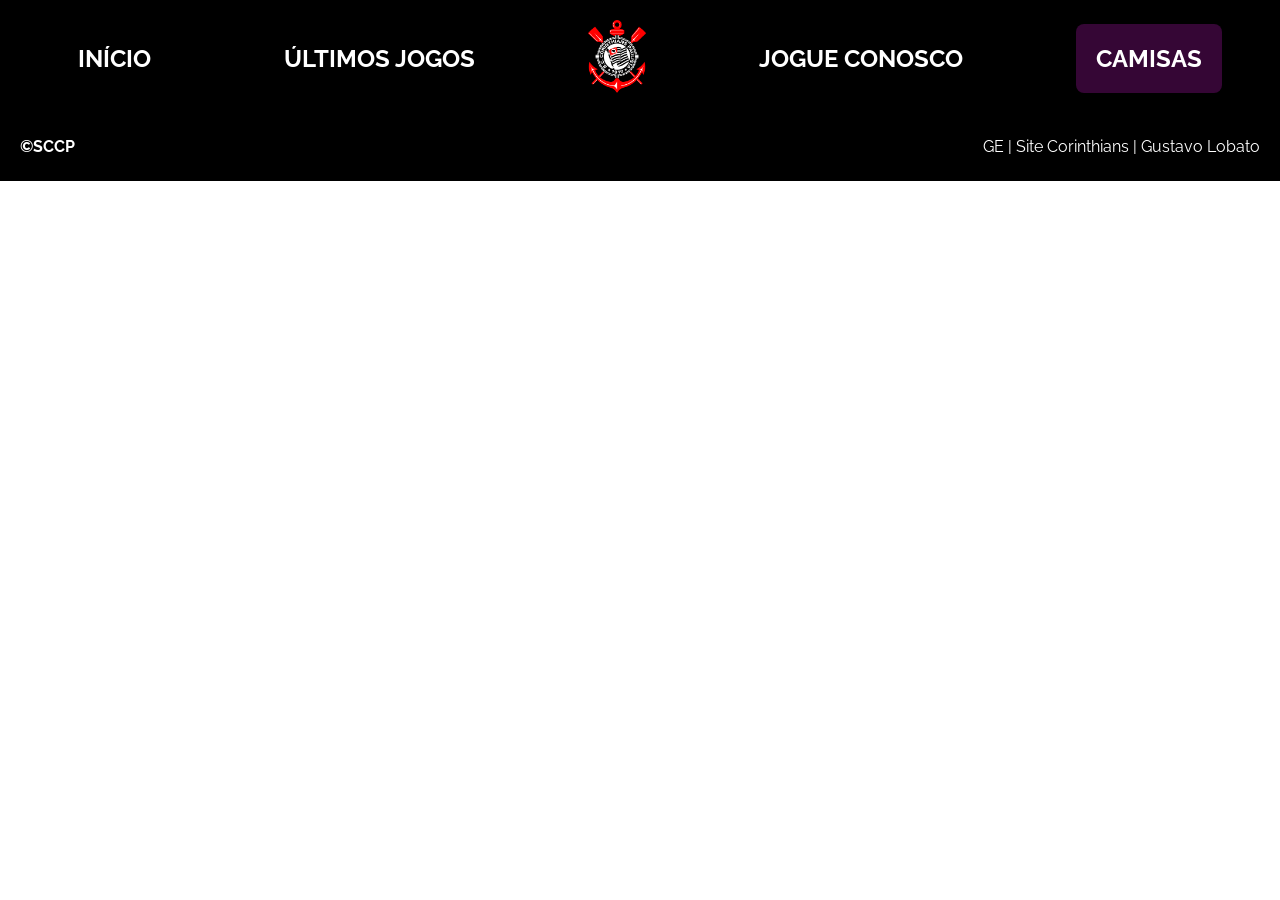
==== camisas.html @ ed639668 "commit 21/05" ====
<!DOCTYPE html>
<html lang="pt-br">
<head>
    <meta charset="UTF-8">
    <meta name="viewport" content="width=device-width, initial-scale=1.0">
    <link rel="stylesheet" href="estilo.css">
    <link rel="shortcut icon" href="./imagens/favicon.ico" type="image/x-icon">
    <title>Corinthians</title>
</head>
<body>
    <header>
        <nav class="navegacao">
            <div>
                <a class="textonav" href="./index.html" rel="prev">INÍCIO</a>
            </div>
            <div>
                <a class="textonav" href="./ultimosjogos.html" rel="next">ÚLTIMOS JOGOS</a>
            </div>
            <div>
                <img id="Escudo" src="./imagens/Corinthians_simbolo.png" alt="Escudo Corinthians">
            </div>
            <div>
                <a class="textonav" href="./jogueconosco.html" rel="next">JOGUE CONOSCO</a>
            </div>
            <div>
                <a class="textonav active" href="./camisas.html" rel="next">CAMISAS</a>
            </div>
        </nav>
    </header>

    <footer>
        <div class="rodape">
            <div id="copy">
                <p><strong>&copy;SCCP</strong></p>
            </div>
            <div id="referencias">
                <p>GE | Site Corinthians | Gustavo Lobato</p>
            </div>
        </div>
    </footer>
</body>
</html>
---- estilo.css ----
@import url('https://fonts.googleapis.com/css2?family=Raleway:ital,wght@0,100..900;1,100..900&display=swap');

*{
    margin: 0;
    padding: 0;
    box-sizing: border-box;
    font-family: 'Raleway', sans-serif;
}

/* Começo do header */
header{
    background-color: black;
    position: sticky;
    top: 0;
    left: 0;
    z-index: 1000;
} 

.navegacao{
    display: flex;
    align-items: center;
    gap: 1rem;
    padding: 1.25rem;
    justify-content: space-around;
}

.textonav{
    font-size: x-large;
    padding: 1.25rem;
    margin: 0;
    font-weight: bolder;
    color: white;
    text-decoration: none;
}

.active{
    background-color: rgb(53, 6, 53);
    border-radius: 0.5rem;
}

#Escudo{
    width: 4.50vw;
}
/* Fim do header */

/* Conteúdo */
.noticias {
  display: flex;
  justify-content: center;
  padding: 1.5rem;
}

.grade {
  display: flex;
  flex-direction: row;
  gap: 0.625rem;
  width: 65%;
}

.img-grande {
  width: 100%;
  height: 30rem;
  object-fit: cover;
  border-radius: 0.75rem;
  object-position: top;
}

.card{
    position: relative;
    width: 100%;
}

.legenda{
    position: absolute;
    bottom: 0.625rem;
    left: 0.625rem;
    color: white;
    padding: 0.25rem 0.625rem;
    border-radius: 0.375rem;
    font-size: 1.75rem;
    text-shadow: 0 0.0625rem 0.1875rem rgba(0, 0, 0, .8);
}

.coluna-direita {
  display: flex;
  flex-direction: column;
  gap: 0.625rem;
  width: 100%;
}

.img-media {
  width: 100%;
  height: 16.875rem;
  object-fit: cover;
  border-radius: 0.75rem;
}

.duas-imagens {
  display: flex;
  flex-direction: row;
  gap: 0.625rem;
}

.img-pequena {
  width: 50%;
  height: 12.5rem;
  object-fit: cover;
  border-radius: 0.75rem;
}

.duas-imagens .card{
  width: 50%;
}

.duas-imagens .card .img-pequena{
  width: 100%;
}

.linha-divisoria{
  border: 0;
  border-top: 0.125rem solid #ccc;
  width: 80%;
  margin: 1.25rem auto;
}

.feed-post{
  display: flex;
  align-items: flex-start;
  gap: 1rem;
  padding: 0.1% 10% 0.1% 10%;
}

.feed-img{
  border-radius: 2%;
  width: 15%;
  flex-shrink: 0;
}

.feed-texto{
  display: flex;
  flex-direction: column;
  gap: 0.4rem;
  margin-top: -0.2rem;
}

.feed-legenda{
  font-size: 0.85rem;
  color: gray;
  padding: 0.1% 15% 0.1% 0.1%;
}
/* Fim do conteúdo */

/* Footer */

footer{
  background-color: black;
  color: white;
  padding: 1.25rem;
}

.rodape{
  display: flex;
  justify-content: space-between;
  align-items: center;
  width: 100%;
}

#copy{
  display: flex;
  justify-content: left;
  width: 3.5rem;
  height: 1.5rem;
}

#referencias{
  display: flex;
  justify-content: right;
  width: 18rem;
  height: 1.5rem;
}

/* Fim do Footer */
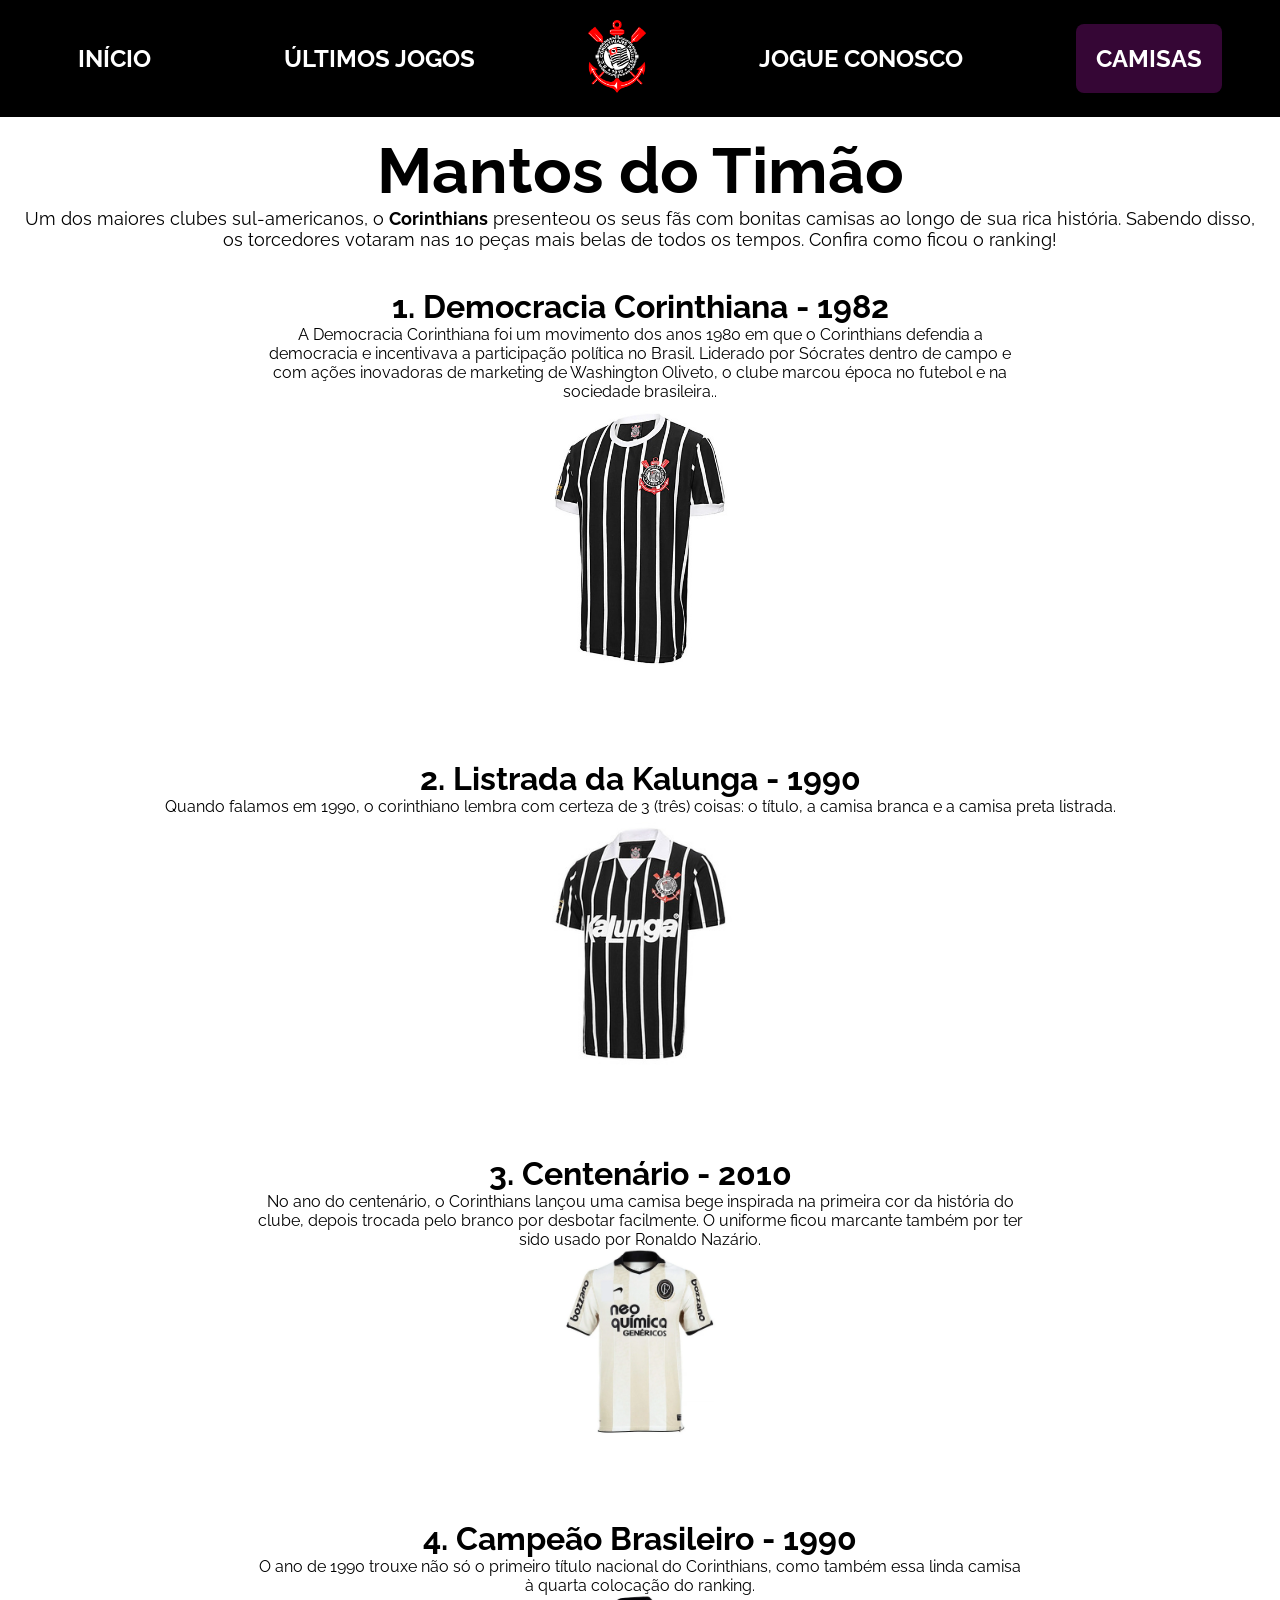
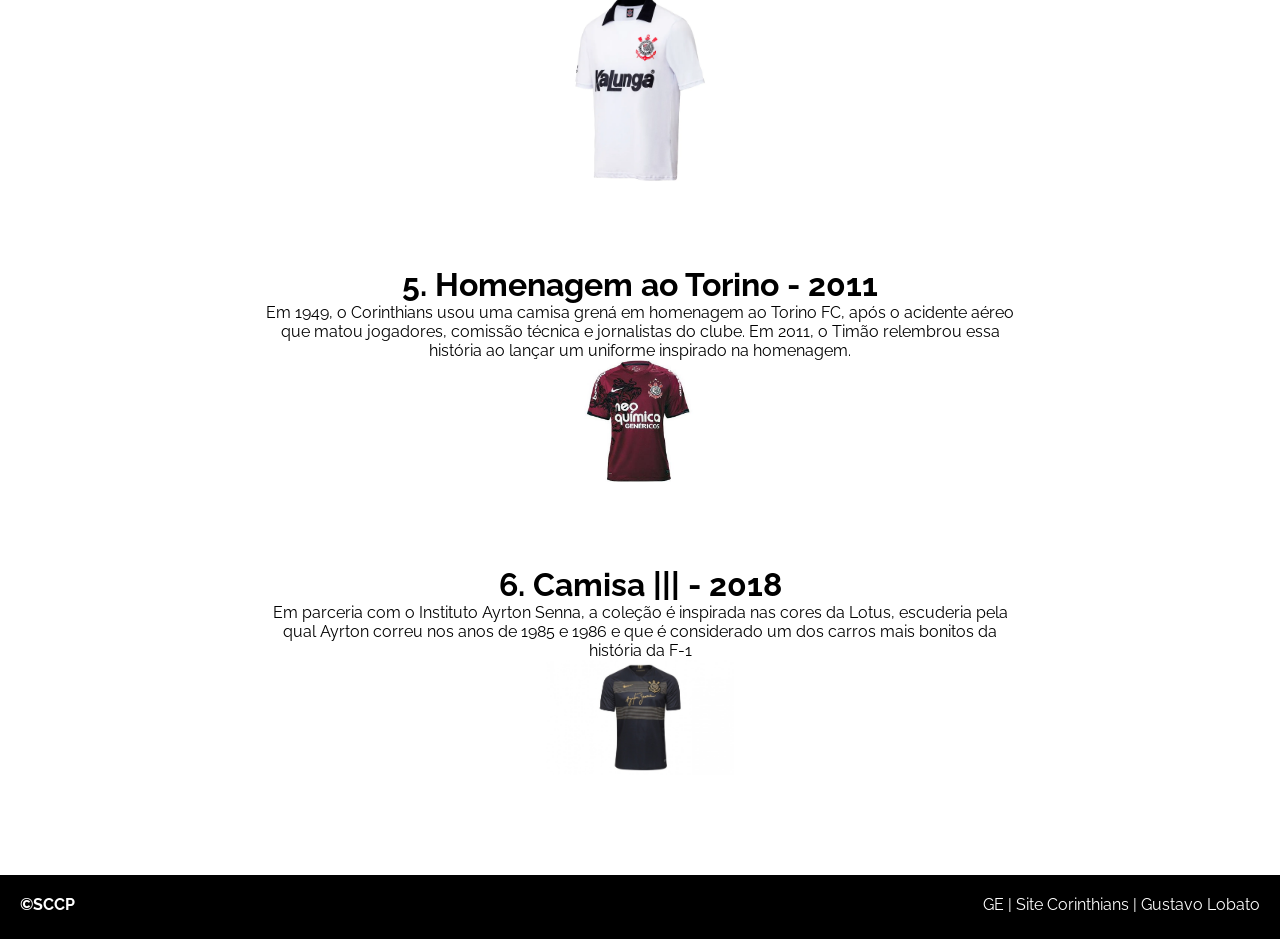
==== commit dfa324ce: "Commit 22/05 Adição de toda a seção "camisas" e suas estilização em css" ====
--- a/camisas.html
+++ b/camisas.html
@@ -27,7 +27,38 @@
             </div>
         </nav>
     </header>
+    <main>
+        <div class="feed-camisas">
+            <h1 id="titulocamisas"><strong>Mantos do Timão</strong></h1>
+            <p class="legendacamisas">Um dos maiores clubes sul-americanos, o <strong>Corinthians</strong> presenteou os seus fãs com bonitas camisas ao longo de sua rica história. Sabendo disso, os torcedores votaram nas 10 peças mais belas de todos os tempos. Confira como ficou o ranking!</p>
+            <br><br>
+            <ol>
+                <strong><li class="impares">Democracia Corinthiana - 1982</li></strong>
+                <p class="descricaocamisa">A Democracia Corinthiana foi um movimento dos anos 1980 em que o Corinthians defendia a democracia e incentivava a participação política no Brasil. Liderado por Sócrates dentro de campo e com ações inovadoras de marketing de Washington Oliveto, o clube marcou época no futebol e na sociedade brasileira..</p>
+                <img class="imagens-camisa" src="./imagens/camisa1.jpg" alt="Camisa Democracia Corinthiana">
 
+                <strong><li class="pares">Listrada da Kalunga - 1990</li></strong>
+                <p clas="descricaocamisa">Quando falamos em 1990, o corinthiano lembra com certeza de 3 (três) coisas: o título, a camisa branca e a camisa preta listrada.</p>
+                <img class="imagens-camisa" src="./imagens/camisa2.jpg" alt="Camisa Listrada Kalunga">
+                
+                <strong><li class="impares">Centenário - 2010</li></strong>
+                <p class="descricaocamisa">No ano do centenário, o Corinthians lançou uma camisa bege inspirada na primeira cor da história do clube, depois trocada pelo branco por desbotar facilmente. O uniforme ficou marcante também por ter sido usado por Ronaldo Nazário.</p>
+                <img class="imagens-camisa" src="./imagens/camisa3.webp" alt="Camisa Centenário Corinthians">
+                
+                <strong><li class="pares">Campeão Brasileiro - 1990</li></strong>
+                <p class="descricaocamisa">O ano de 1990 trouxe não só o primeiro título nacional do Corinthians, como também essa linda camisa à quarta colocação do ranking.</p>
+                <img src="./imagens/camisa4.webp" alt="Camisa Campeão Brasileiro 1990" class="imagens-camisa">
+                
+                <strong><li class="impares">Homenagem ao Torino - 2011</li></strong>
+                <p class="descricaocamisa">Em 1949, o Corinthians usou uma camisa grená em homenagem ao Torino FC, após o acidente aéreo que matou jogadores, comissão técnica e jornalistas do clube. Em 2011, o Timão relembrou essa história ao lançar um uniforme inspirado na homenagem.</p>
+                <img src="./imagens/camisa5.jpg" alt="Camisa homenagem ao Torino" class="imagens-camisa">
+
+                <strong><li class="pares">Camisa ||| - 2018</li></strong>
+                <p class="descricaocamisa">Em parceria com o Instituto Ayrton Senna, a coleção é inspirada nas cores da Lotus, escuderia pela qual Ayrton correu nos anos de 1985 e 1986 e que é considerado um dos carros mais bonitos da história da F-1</p>
+                <img src="./imagens/camisa6.jpeg" alt="Camisa 3 Ayrton Senna" class="imagens-camisa">
+            </ol>
+        </div>
+    </main>
     <footer>
         <div class="rodape">
             <div id="copy">
--- a/estilo.css
+++ b/estilo.css
@@ -7,10 +7,20 @@
     font-family: 'Raleway', sans-serif;
 }
 
+body{
+  min-height: 100vh;
+  display: flex;
+  flex-direction: column;
+}
+
+main{
+  flex: 1;
+}
+
 /* Começo do header */
 header{
     background-color: black;
-    position: sticky;
+    position: sticky; /* ACOMPANHA SCROLL DA PÁGINA */
     top: 0;
     left: 0;
     z-index: 1000;
@@ -150,6 +160,200 @@
 }
 /* Fim do conteúdo */
 
+/* ultimosjogos */
+.container-formulario {
+    display: flex;
+    flex-direction: column;
+    align-items: center;
+    gap: 0.75rem;
+    width: 100%;
+    max-width: 22rem;
+}
+
+.form-titulo {
+    font-size: 5rem;
+    color: black;
+    text-align: center;
+}
+
+.form-subtitulo {
+    font-size: 1rem;
+    color: black;
+    text-align: center;
+}
+
+.ultimosjogos{
+  display: flex;
+  justify-content: center;
+  padding: 2%;
+  flex-direction: column;
+  align-items: center;
+}
+
+.ultimosjogos p{
+  padding-top: 0.5rem;
+  padding-bottom: 0.5rem;
+}
+
+.tabela{
+  border-collapse: collapse;
+  width: 100%;
+  margin-bottom: 2rem;
+}
+
+.tabela th, .tabela td{
+  border: .15rem solid black;
+  text-align: center;
+  padding: 0.75rem 1.5rem;
+}
+
+.tabela thead tr, .tabela tfoot tr{
+  background-color: black;
+  color: white;
+}
+
+/* Fim do ultimos jogos */
+
+/* jogueconosco */
+
+.main-formulario {
+    background-color: white;
+    display: flex;
+    align-items: center;
+    justify-content: center;
+    padding: 1rem;
+}
+
+.box {
+    background-color: rgba(0, 0, 0, 0.8);
+    padding: 1rem;
+    border-radius: 0.9375rem;
+    width: 100%;
+    max-width: 22rem;
+    color: white;
+}
+
+fieldset {
+    border: 0.125rem solid white;
+    padding: 1rem;
+    border-radius: 0.5rem;
+    display: flex;
+    flex-direction: column;
+    gap: 0.6rem;
+}
+
+.inputbox {
+    position: relative;
+    display: flex;
+    flex-direction: column;
+    gap: 0.15rem;
+}
+
+.inputUser {
+    background: none;
+    border: none;
+    border-bottom: 0.0625rem solid white;
+    outline: none;
+    color: white;
+    font-size: 0.85rem;
+    letter-spacing: 0.05rem;
+    padding: 0.2rem 0;
+    width: 100%;
+}
+
+.grupo-radio p {
+    font-size: 0.8rem;
+    color: rgba(255, 255, 255, 0.7);
+}
+
+.radio-opcoes {
+    display: flex;
+    gap: 0.8rem;
+    flex-wrap: wrap;
+}
+
+#submit {
+    width: 100%;
+    padding: 0.5rem;
+    margin-top: 0.3rem;
+    background-color: white;
+    color: rgb(53, 6, 53);
+    border: none;
+    border-radius: 2rem;
+    font-size: 0.9rem;
+    font-family: 'Raleway', sans-serif;
+    font-weight: bold;
+    cursor: pointer;
+    transition: background-color 0.2s;
+}
+
+#submit:hover {
+    background-color: rgba(255, 255, 255, 0.85);
+}
+/* Fim do jogueconosco */
+
+/* Começo do camisas */
+
+.feed-camisas{
+  display: flex;
+  justify-content: center;
+  padding: 1rem;
+  flex-direction: column;
+  text-align: center;
+}
+
+#titulocamisas{
+  text-align: center;
+  justify-content: center;
+  font-size: 4rem;
+}
+
+.legendacamisas{
+  text-align: center;
+  justify-content: center;
+  font-size: large;
+}
+
+.descricaocamisa{
+  padding-left: 15rem;
+  padding-right: 15rem;
+}
+
+ol{
+  list-style-position: inside;
+  padding: 0;
+  text-align: center;
+}
+
+li{
+  font-size: 2rem;
+}
+
+.impares:hover{
+    color:rgb(254, 0, 0);
+    transition: 1.5s;
+    cursor: pointer;
+    line-height: 1.6;
+    padding: 0.6em 1.2em;
+    text-align: center;
+}
+
+.pares:hover{
+    color:rgb(110, 13, 110);
+    transition: 1.5s;
+    cursor: pointer;
+    line-height: 1.6;
+    padding: 0.6em 1.2em;
+    text-align: center;
+}
+
+.imagens-camisa{
+  width: 15%;
+  margin-bottom: 5rem;
+}
+
+/* fim do camisas */
+
 /* Footer */
 
 footer{
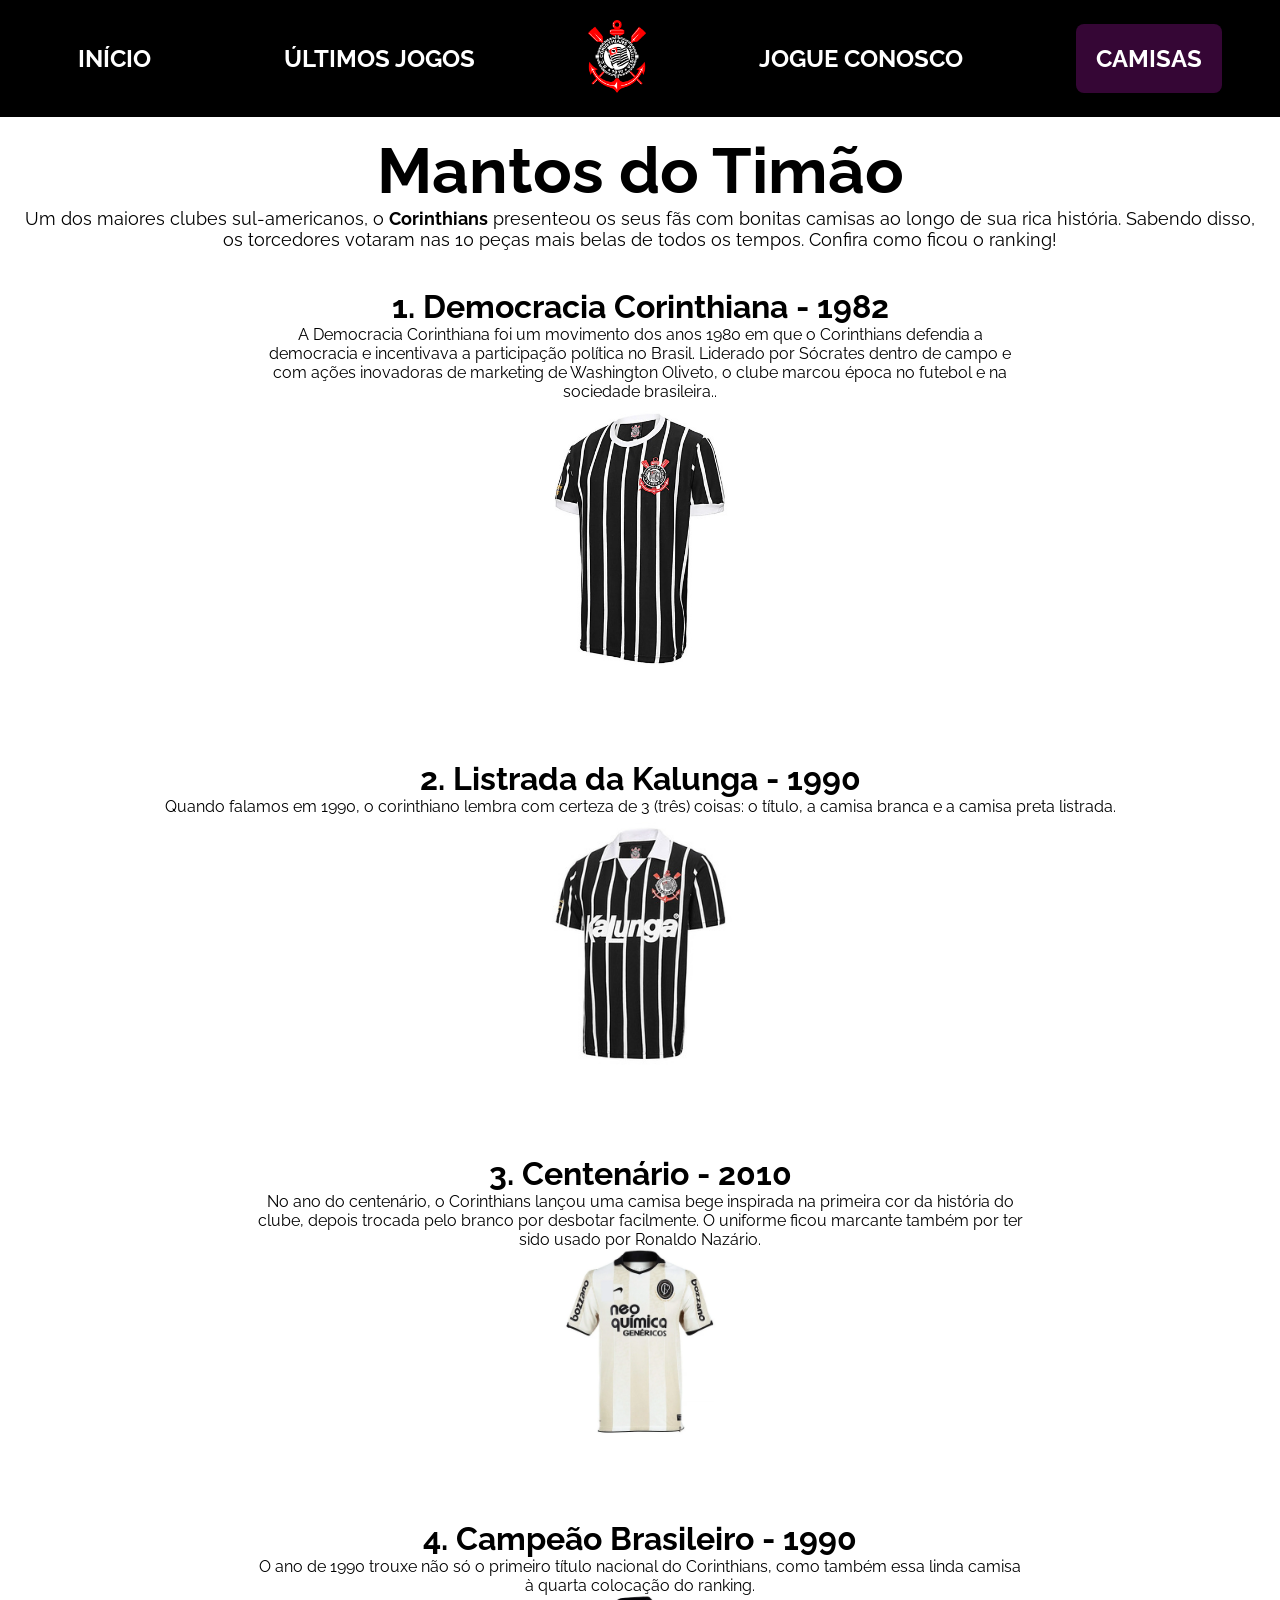
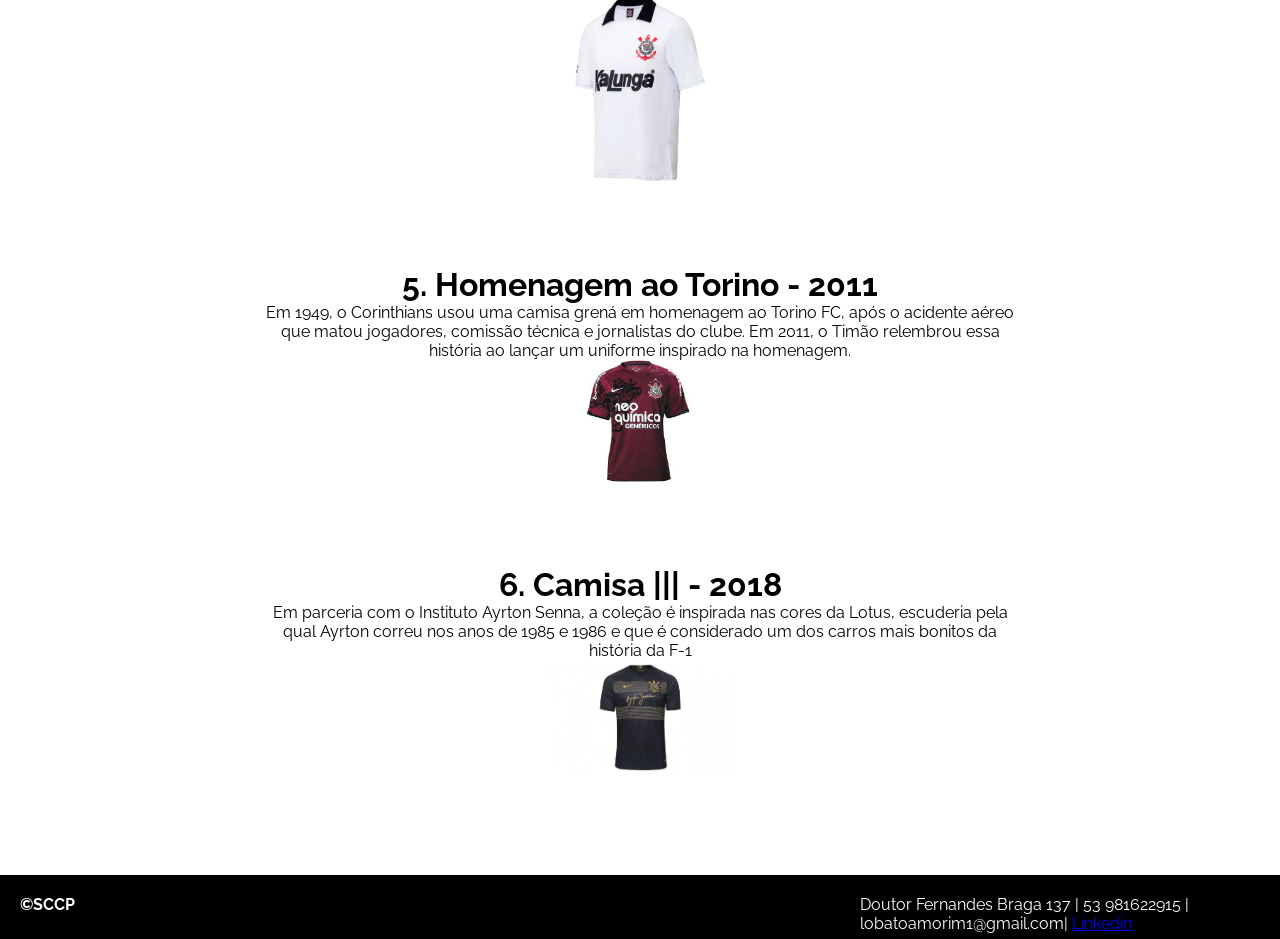
==== commit a700527b: "commit 22/05 Atualização do footer para requerimentos do projeto" ====
--- a/camisas.html
+++ b/camisas.html
@@ -65,7 +65,7 @@
                 <p><strong>&copy;SCCP</strong></p>
             </div>
             <div id="referencias">
-                <p>GE | Site Corinthians | Gustavo Lobato</p>
+                <p>Doutor Fernandes Braga 137 | 53 981622915 | lobatoamorim1@gmail.com| <a href="https://www.linkedin.com/in/gustavo-lobato-a480363b0/">Linkedin</a></p>
             </div>
         </div>
     </footer>
--- a/estilo.css
+++ b/estilo.css
@@ -379,7 +379,7 @@
 #referencias{
   display: flex;
   justify-content: right;
-  width: 18rem;
+  width: 25rem;
   height: 1.5rem;
 }
 
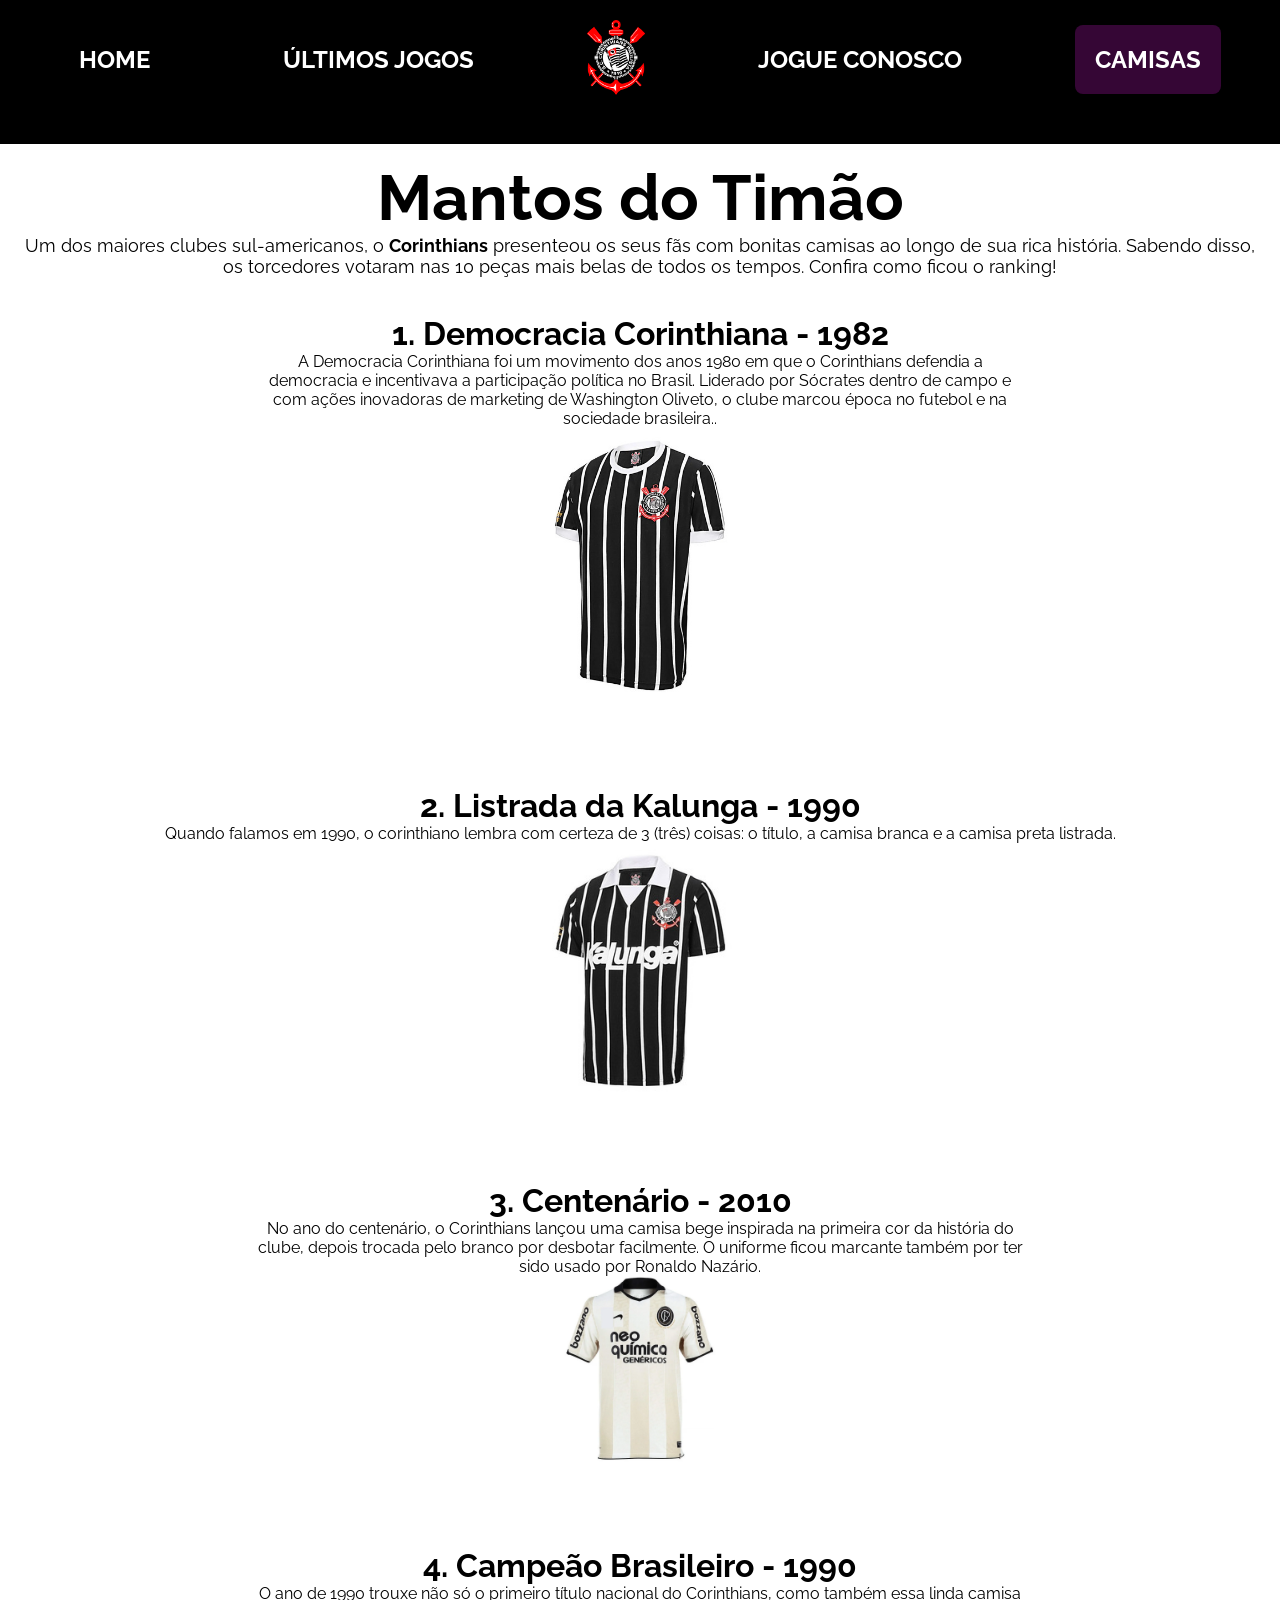
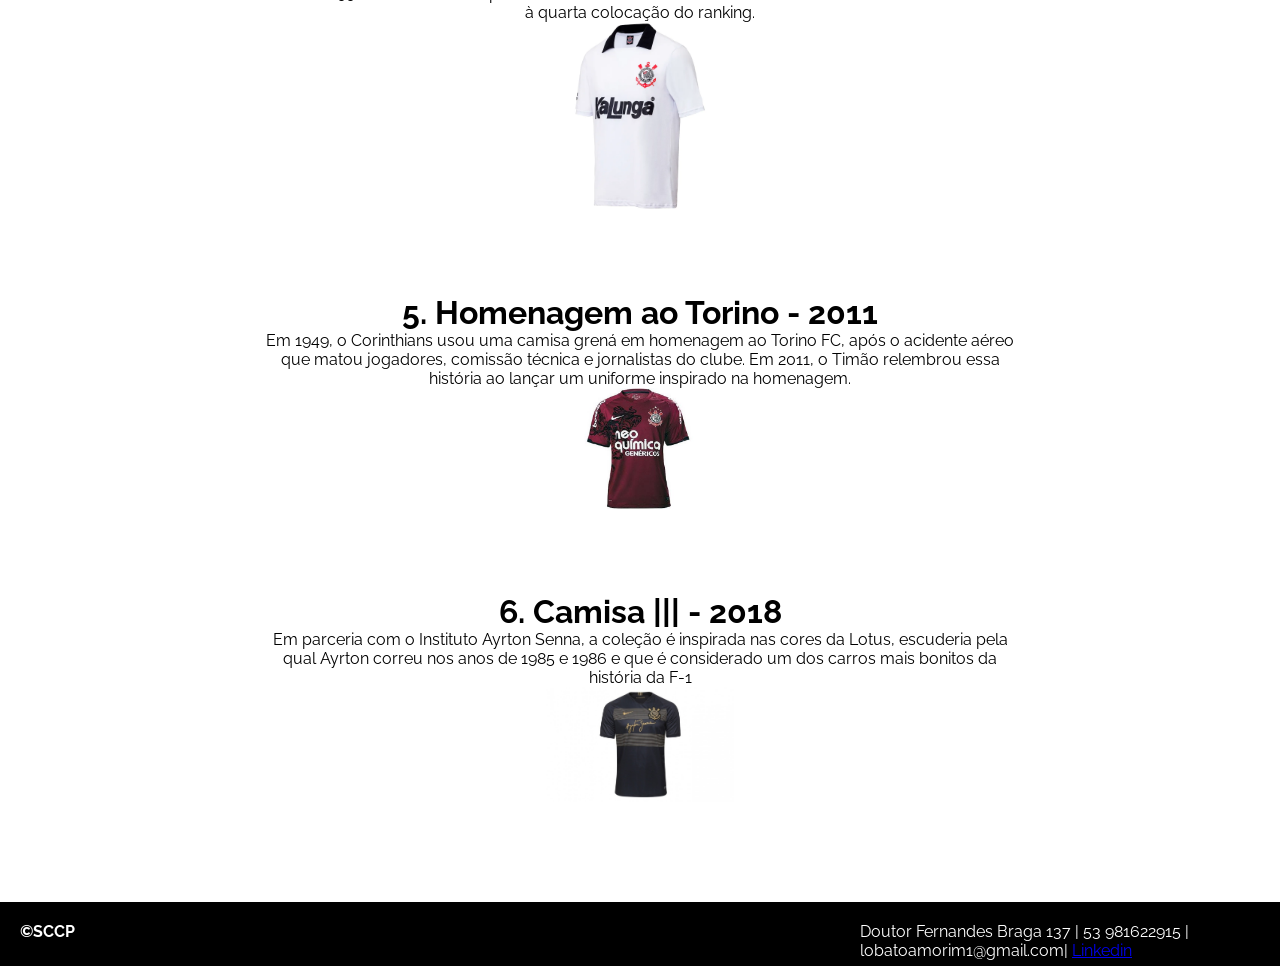
==== commit c0900275: "commit 29/05" ====
--- a/camisas.html
+++ b/camisas.html
@@ -11,7 +11,7 @@
     <header>
         <nav class="navegacao">
             <div>
-                <a class="textonav" href="./index.html" rel="prev">INÍCIO</a>
+                <a class="textonav" href="./index.html" rel="prev">HOME</a>
             </div>
             <div>
                 <a class="textonav" href="./ultimosjogos.html" rel="next">ÚLTIMOS JOGOS</a>
@@ -65,7 +65,7 @@
                 <p><strong>&copy;SCCP</strong></p>
             </div>
             <div id="referencias">
-                <p>Doutor Fernandes Braga 137 | 53 981622915 | lobatoamorim1@gmail.com| <a href="https://www.linkedin.com/in/gustavo-lobato-a480363b0/">Linkedin</a></p>
+                <p>Doutor Fernandes Braga 137 | 53 981622915 | lobatoamorim1@gmail.com| <a href="https://www.linkedin.com/in/gustavo-lobato-a480363b0/" target="_blank">Linkedin</a></p>
             </div>
         </div>
     </footer>
--- a/estilo.css
+++ b/estilo.css
@@ -24,6 +24,7 @@
     top: 0;
     left: 0;
     z-index: 1000;
+    height: 9rem;
 } 
 
 .navegacao{
@@ -49,7 +50,7 @@
 }
 
 #Escudo{
-    width: 4.50vw;
+    width: 4.6vw;
 }
 /* Fim do header */
 
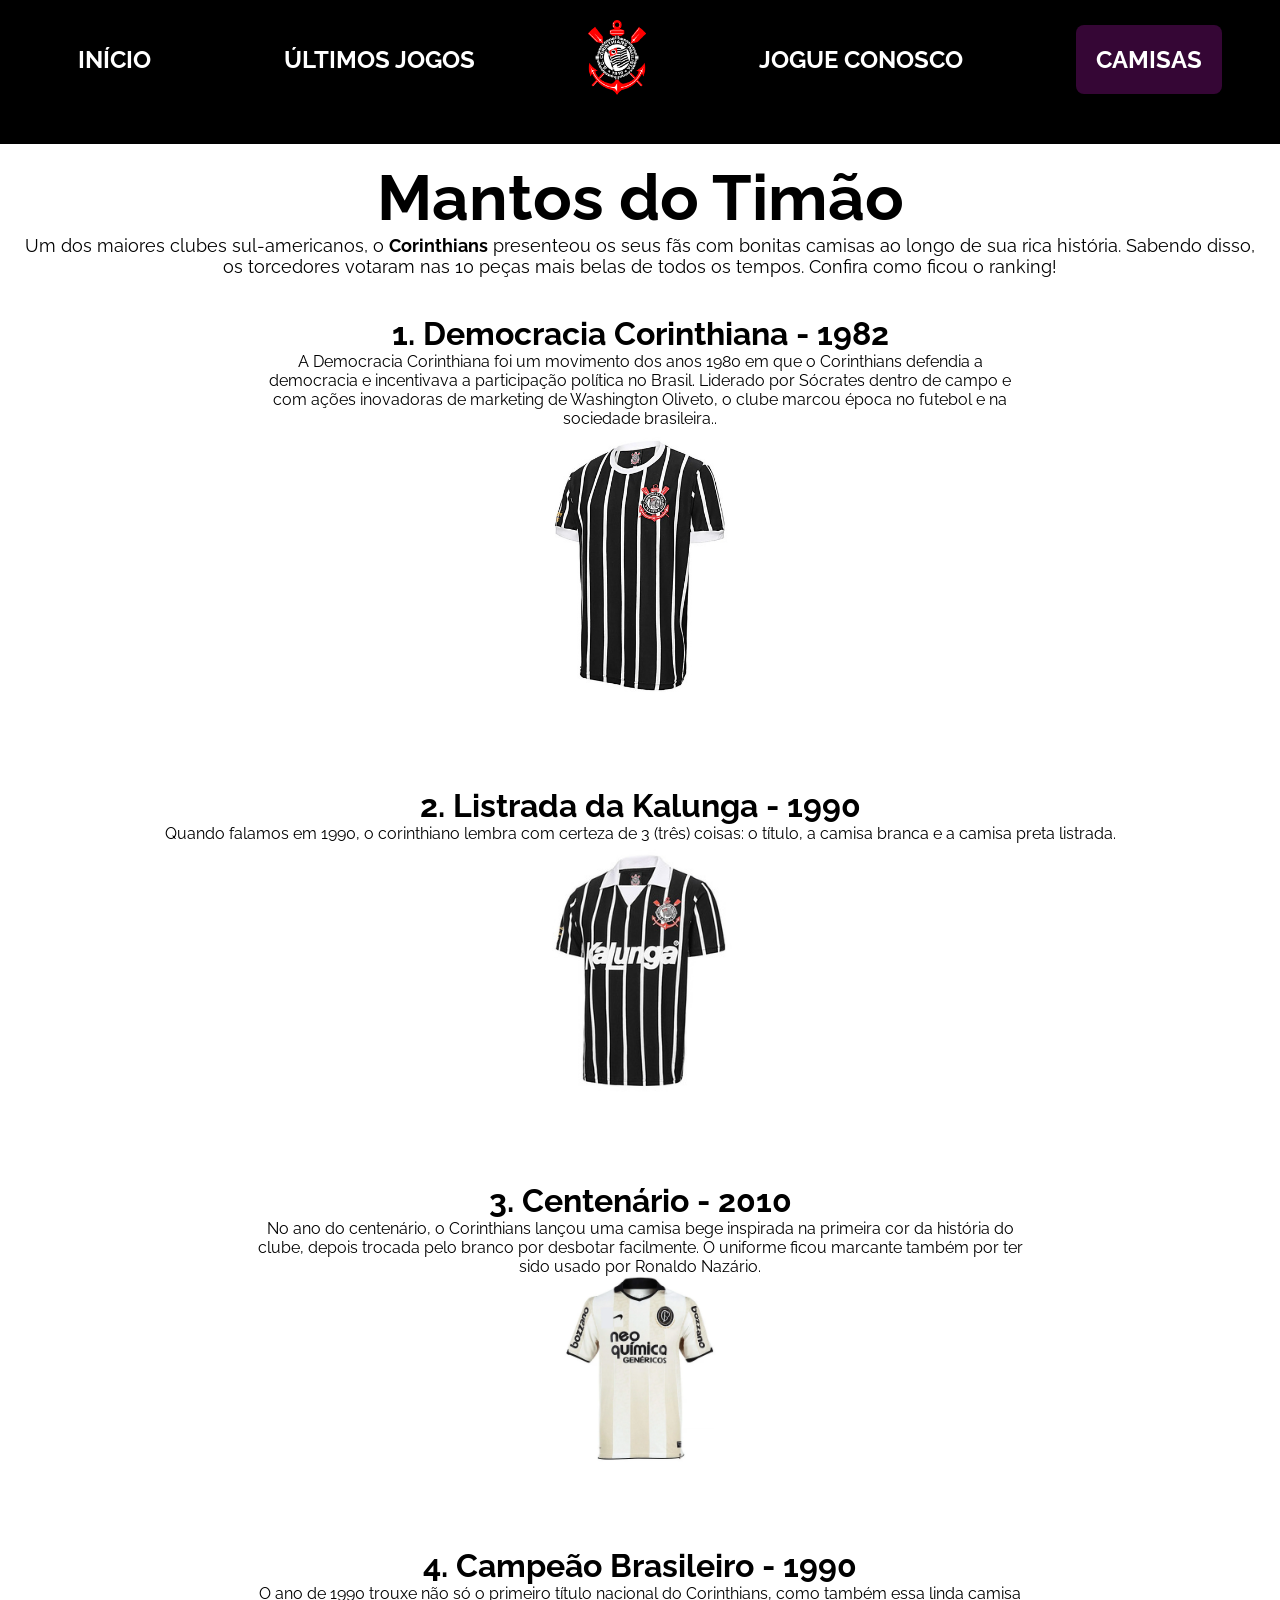
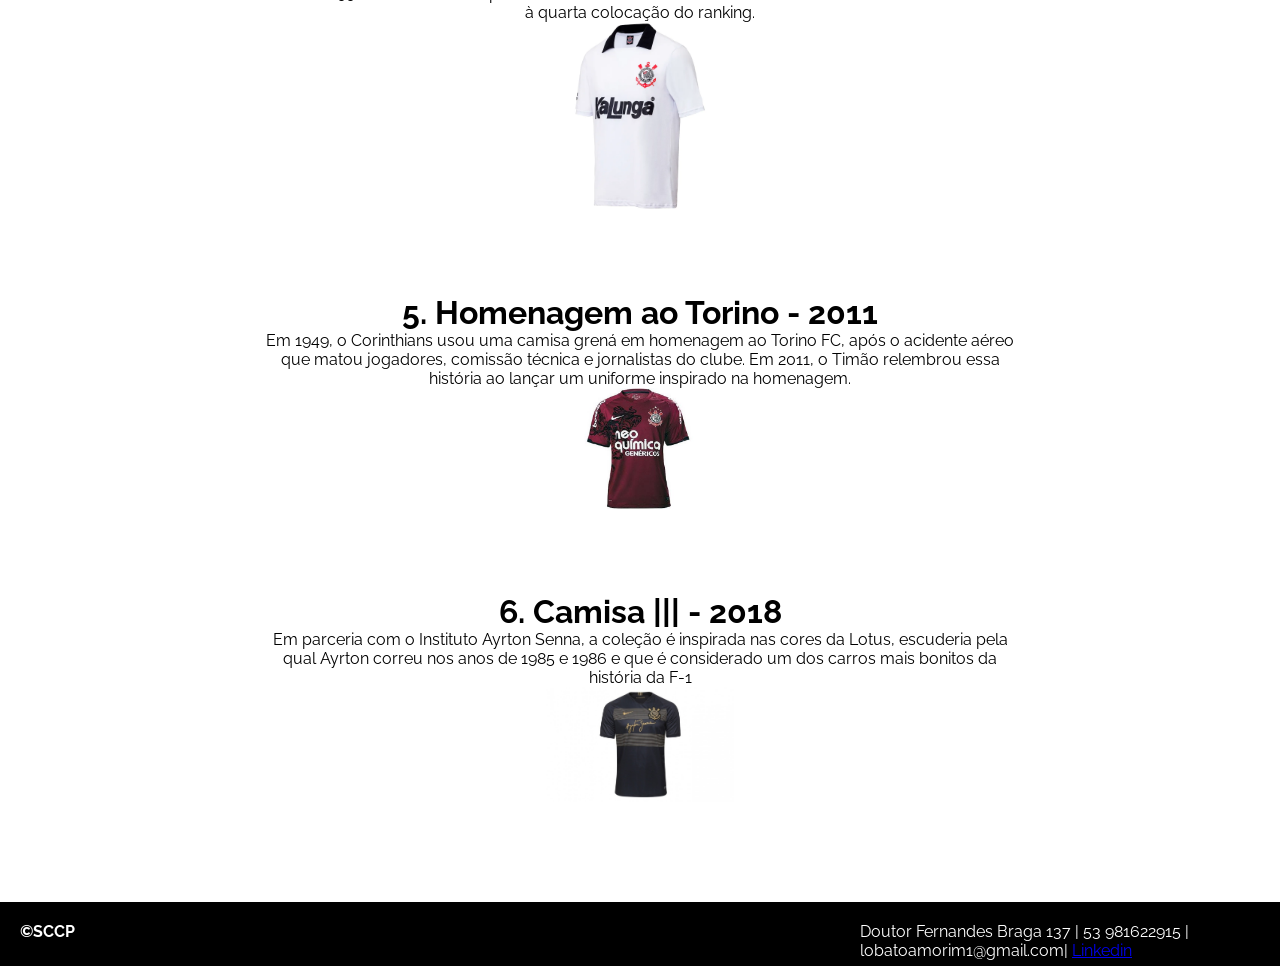
==== commit c9c47d24: "commit 25/05 ultimas atualizações no head" ====
--- a/camisas.html
+++ b/camisas.html
@@ -3,6 +3,9 @@
 <head>
     <meta charset="UTF-8">
     <meta name="viewport" content="width=device-width, initial-scale=1.0">
+    <meta name="description" content="Página voltada a notícias, jogos e camisas do time Sport Club Corinthians Paulista">
+    <meta name="author" content="Gustavo Lobato"> 
+    <meta name="keywords" content="Corinthians, futebol, camisetas, timão, gaviões da fiel, SCCP">
     <link rel="stylesheet" href="estilo.css">
     <link rel="shortcut icon" href="./imagens/favicon.ico" type="image/x-icon">
     <title>Corinthians</title>
@@ -11,7 +14,7 @@
     <header>
         <nav class="navegacao">
             <div>
-                <a class="textonav" href="./index.html" rel="prev">HOME</a>
+                <a class="textonav" href="./index.html" rel="prev">INÍCIO</a>
             </div>
             <div>
                 <a class="textonav" href="./ultimosjogos.html" rel="next">ÚLTIMOS JOGOS</a>
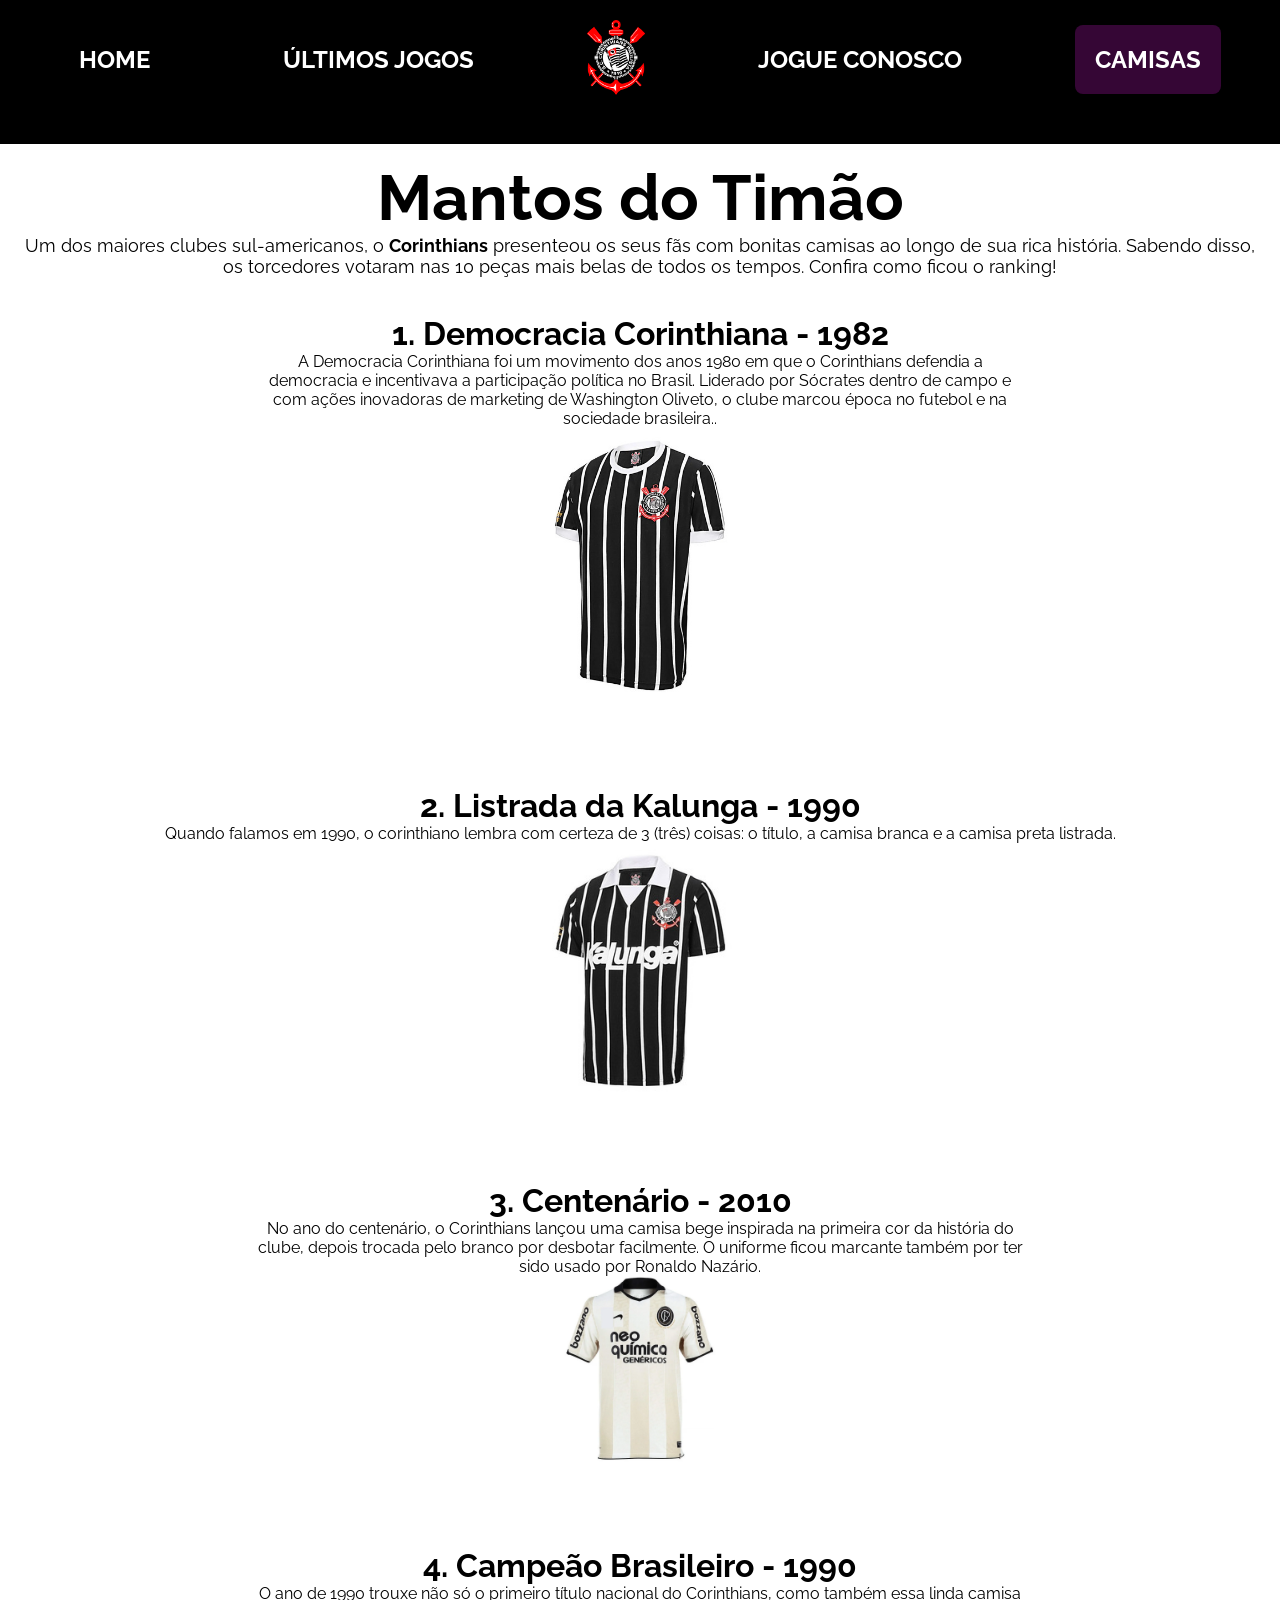
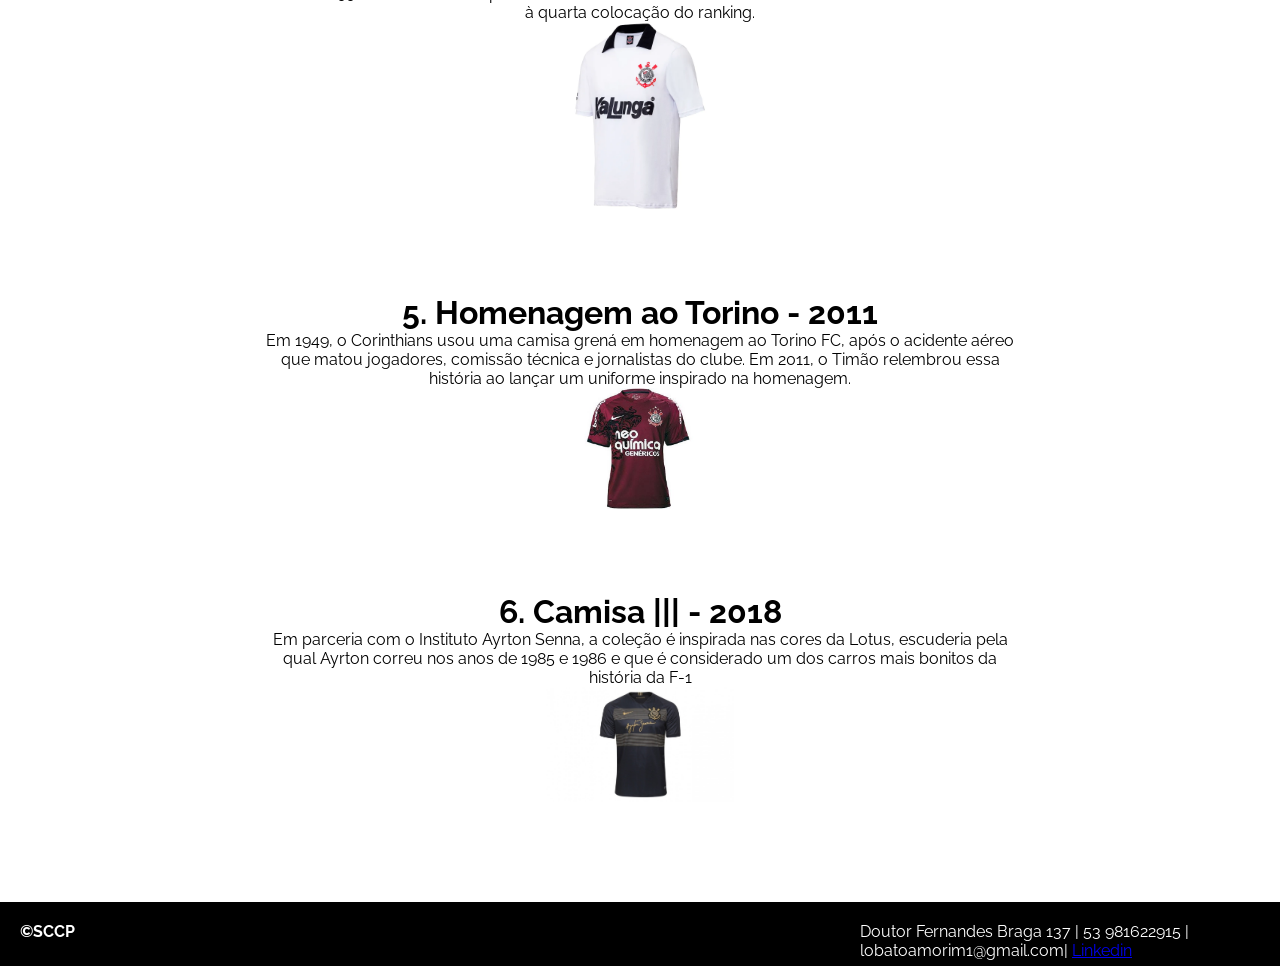
==== commit 0d2331e8: "Merge branch 'main' of https://github.com/Lobato-py/SiteCorinthians" ====
--- a/camisas.html
+++ b/camisas.html
@@ -14,7 +14,7 @@
     <header>
         <nav class="navegacao">
             <div>
-                <a class="textonav" href="./index.html" rel="prev">INÍCIO</a>
+                <a class="textonav" href="./index.html" rel="prev">HOME</a>
             </div>
             <div>
                 <a class="textonav" href="./ultimosjogos.html" rel="next">ÚLTIMOS JOGOS</a>
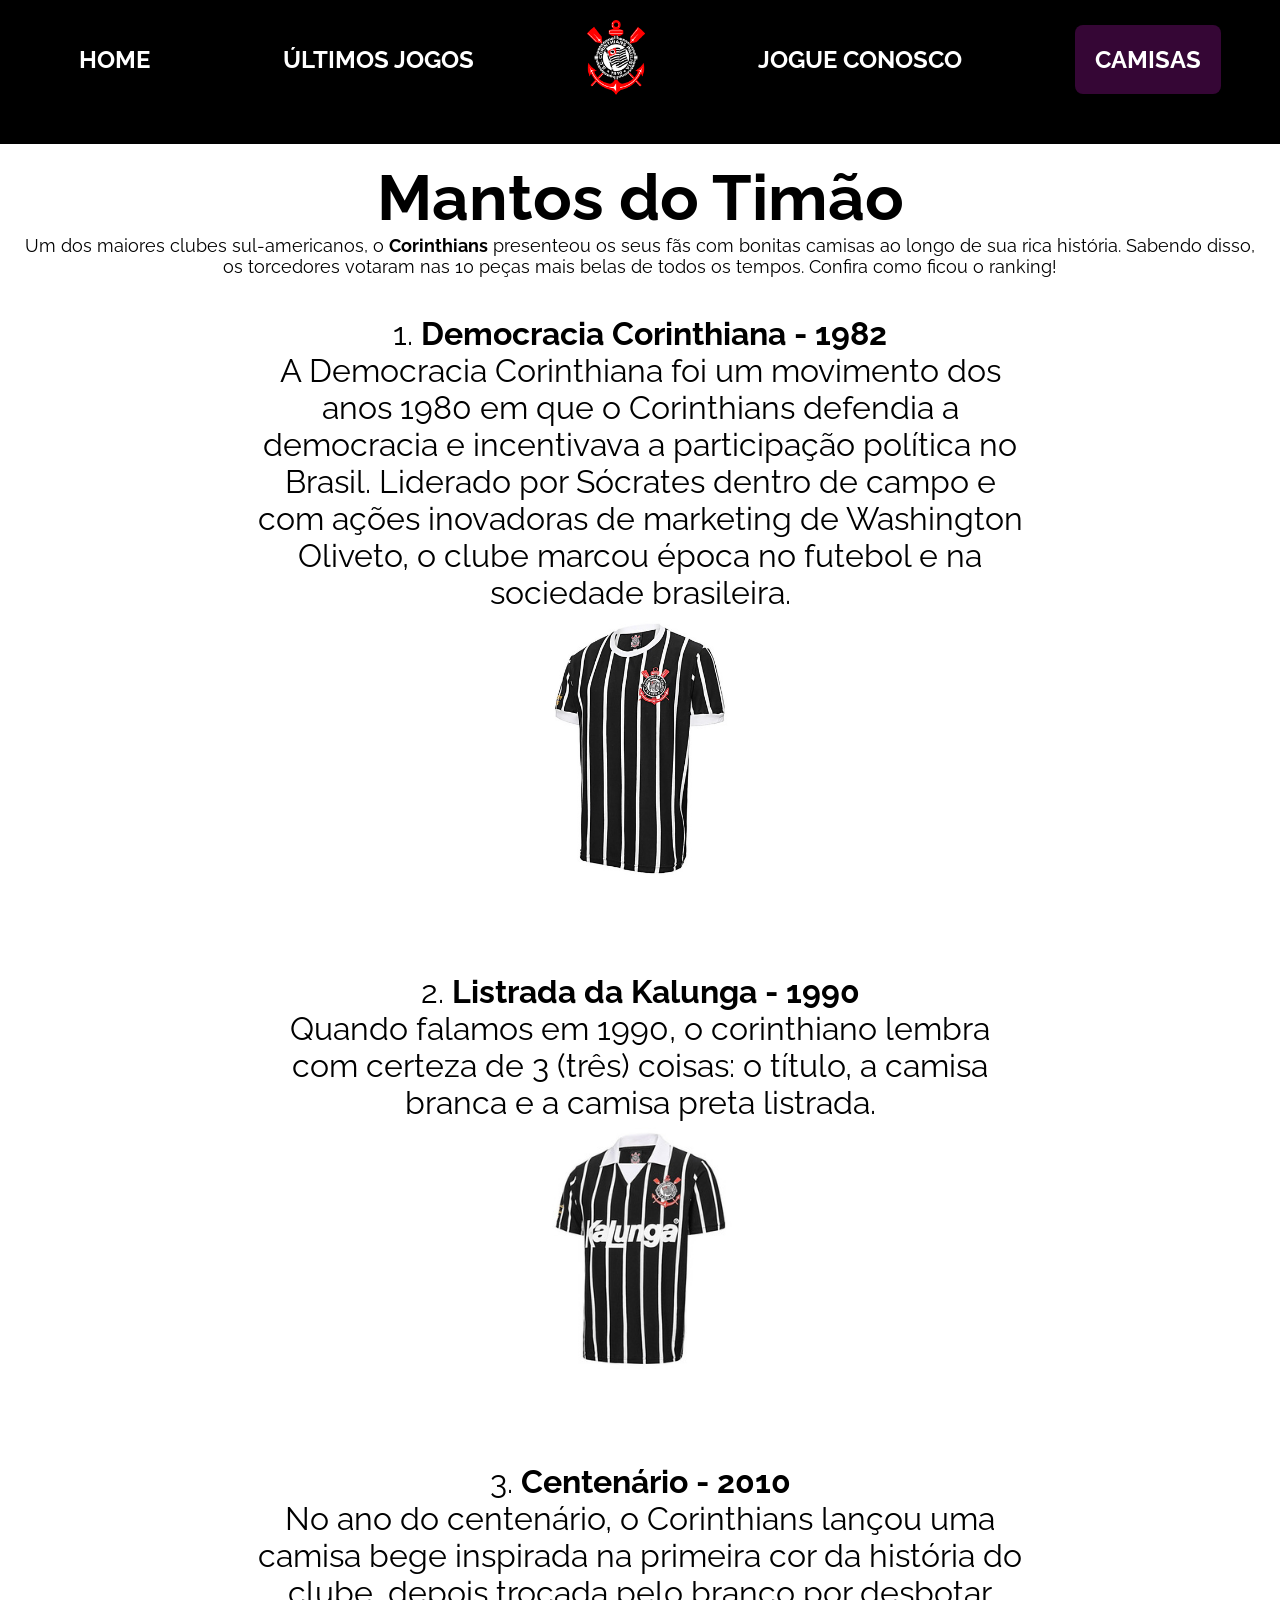
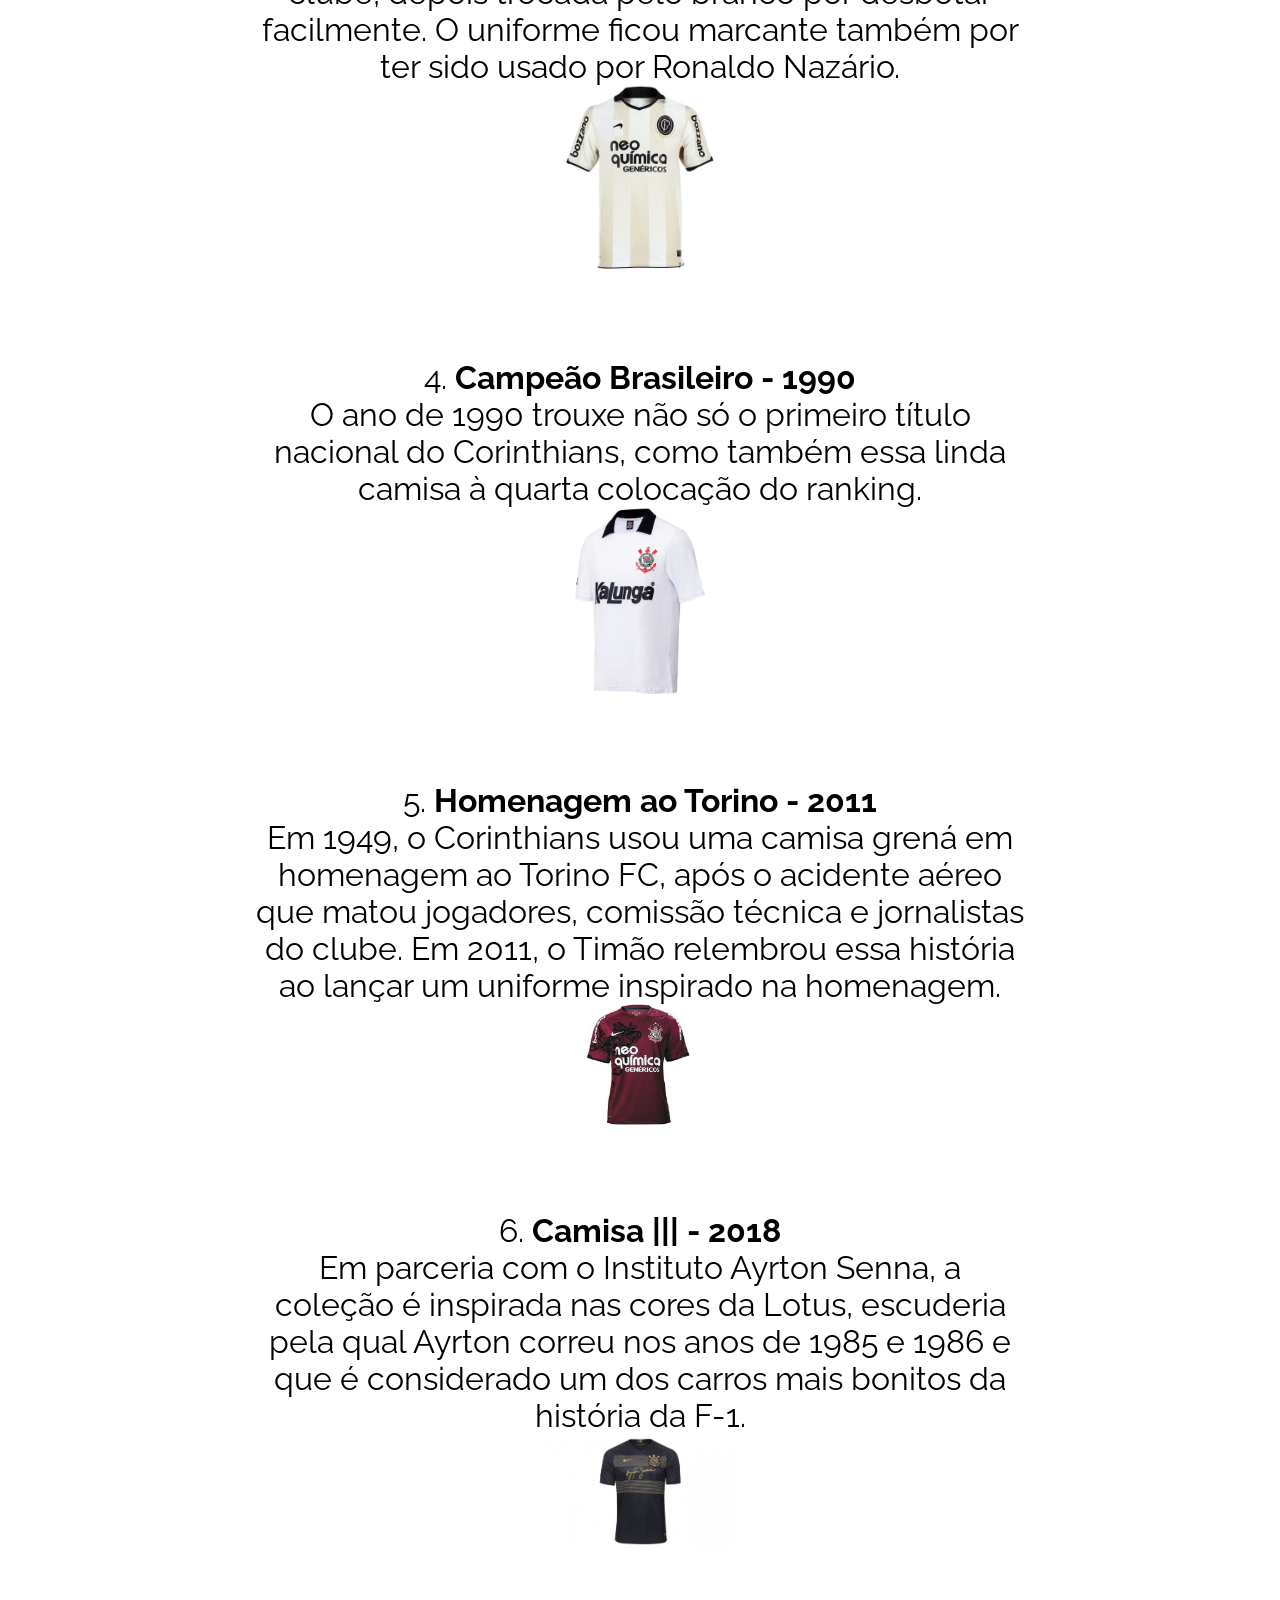
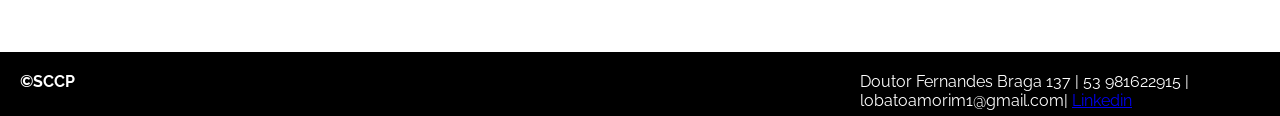
==== commit 297c3aea: "commit 26/05" ====
--- a/camisas.html
+++ b/camisas.html
@@ -36,29 +36,41 @@
             <p class="legendacamisas">Um dos maiores clubes sul-americanos, o <strong>Corinthians</strong> presenteou os seus fãs com bonitas camisas ao longo de sua rica história. Sabendo disso, os torcedores votaram nas 10 peças mais belas de todos os tempos. Confira como ficou o ranking!</p>
             <br><br>
             <ol>
-                <strong><li class="impares">Democracia Corinthiana - 1982</li></strong>
-                <p class="descricaocamisa">A Democracia Corinthiana foi um movimento dos anos 1980 em que o Corinthians defendia a democracia e incentivava a participação política no Brasil. Liderado por Sócrates dentro de campo e com ações inovadoras de marketing de Washington Oliveto, o clube marcou época no futebol e na sociedade brasileira..</p>
-                <img class="imagens-camisa" src="./imagens/camisa1.jpg" alt="Camisa Democracia Corinthiana">
+                <li class="impares">
+                    <strong>Democracia Corinthiana - 1982</strong>
+                    <p class="descricaocamisa">A Democracia Corinthiana foi um movimento dos anos 1980 em que o Corinthians defendia a democracia e incentivava a participação política no Brasil. Liderado por Sócrates dentro de campo e com ações inovadoras de marketing de Washington Oliveto, o clube marcou época no futebol e na sociedade brasileira.</p>
+                    <img class="imagens-camisa" src="./imagens/camisa1.jpg" alt="Camisa Democracia Corinthiana">
+                </li>
 
-                <strong><li class="pares">Listrada da Kalunga - 1990</li></strong>
-                <p clas="descricaocamisa">Quando falamos em 1990, o corinthiano lembra com certeza de 3 (três) coisas: o título, a camisa branca e a camisa preta listrada.</p>
-                <img class="imagens-camisa" src="./imagens/camisa2.jpg" alt="Camisa Listrada Kalunga">
-                
-                <strong><li class="impares">Centenário - 2010</li></strong>
-                <p class="descricaocamisa">No ano do centenário, o Corinthians lançou uma camisa bege inspirada na primeira cor da história do clube, depois trocada pelo branco por desbotar facilmente. O uniforme ficou marcante também por ter sido usado por Ronaldo Nazário.</p>
-                <img class="imagens-camisa" src="./imagens/camisa3.webp" alt="Camisa Centenário Corinthians">
-                
-                <strong><li class="pares">Campeão Brasileiro - 1990</li></strong>
-                <p class="descricaocamisa">O ano de 1990 trouxe não só o primeiro título nacional do Corinthians, como também essa linda camisa à quarta colocação do ranking.</p>
-                <img src="./imagens/camisa4.webp" alt="Camisa Campeão Brasileiro 1990" class="imagens-camisa">
-                
-                <strong><li class="impares">Homenagem ao Torino - 2011</li></strong>
-                <p class="descricaocamisa">Em 1949, o Corinthians usou uma camisa grená em homenagem ao Torino FC, após o acidente aéreo que matou jogadores, comissão técnica e jornalistas do clube. Em 2011, o Timão relembrou essa história ao lançar um uniforme inspirado na homenagem.</p>
-                <img src="./imagens/camisa5.jpg" alt="Camisa homenagem ao Torino" class="imagens-camisa">
+                <li class="pares">
+                    <strong>Listrada da Kalunga - 1990</strong>
+                    <p class="descricaocamisa">Quando falamos em 1990, o corinthiano lembra com certeza de 3 (três) coisas: o título, a camisa branca e a camisa preta listrada.</p>
+                    <img class="imagens-camisa" src="./imagens/camisa2.jpg" alt="Camisa Listrada Kalunga">
+                </li>
 
-                <strong><li class="pares">Camisa ||| - 2018</li></strong>
-                <p class="descricaocamisa">Em parceria com o Instituto Ayrton Senna, a coleção é inspirada nas cores da Lotus, escuderia pela qual Ayrton correu nos anos de 1985 e 1986 e que é considerado um dos carros mais bonitos da história da F-1</p>
-                <img src="./imagens/camisa6.jpeg" alt="Camisa 3 Ayrton Senna" class="imagens-camisa">
+                <li class="impares">
+                    <strong>Centenário - 2010</strong>
+                    <p class="descricaocamisa">No ano do centenário, o Corinthians lançou uma camisa bege inspirada na primeira cor da história do clube, depois trocada pelo branco por desbotar facilmente. O uniforme ficou marcante também por ter sido usado por Ronaldo Nazário.</p>
+                    <img class="imagens-camisa" src="./imagens/camisa3.webp" alt="Camisa Centenário Corinthians">
+                </li>
+
+                <li class="pares">
+                    <strong>Campeão Brasileiro - 1990</strong>
+                    <p class="descricaocamisa">O ano de 1990 trouxe não só o primeiro título nacional do Corinthians, como também essa linda camisa à quarta colocação do ranking.</p>
+                    <img class="imagens-camisa" src="./imagens/camisa4.webp" alt="Camisa Campeão Brasileiro 1990">
+                </li>
+
+                <li class="impares">
+                    <strong>Homenagem ao Torino - 2011</strong>
+                    <p class="descricaocamisa">Em 1949, o Corinthians usou uma camisa grená em homenagem ao Torino FC, após o acidente aéreo que matou jogadores, comissão técnica e jornalistas do clube. Em 2011, o Timão relembrou essa história ao lançar um uniforme inspirado na homenagem.</p>
+                    <img class="imagens-camisa" src="./imagens/camisa5.jpg" alt="Camisa homenagem ao Torino">
+                </li>
+
+                <li class="pares">
+                    <strong>Camisa ||| - 2018</strong>
+                    <p class="descricaocamisa">Em parceria com o Instituto Ayrton Senna, a coleção é inspirada nas cores da Lotus, escuderia pela qual Ayrton correu nos anos de 1985 e 1986 e que é considerado um dos carros mais bonitos da história da F-1.</p>
+                    <img class="imagens-camisa" src="./imagens/camisa6.jpeg" alt="Camisa 3 Ayrton Senna">
+                </li>
             </ol>
         </div>
     </main>
